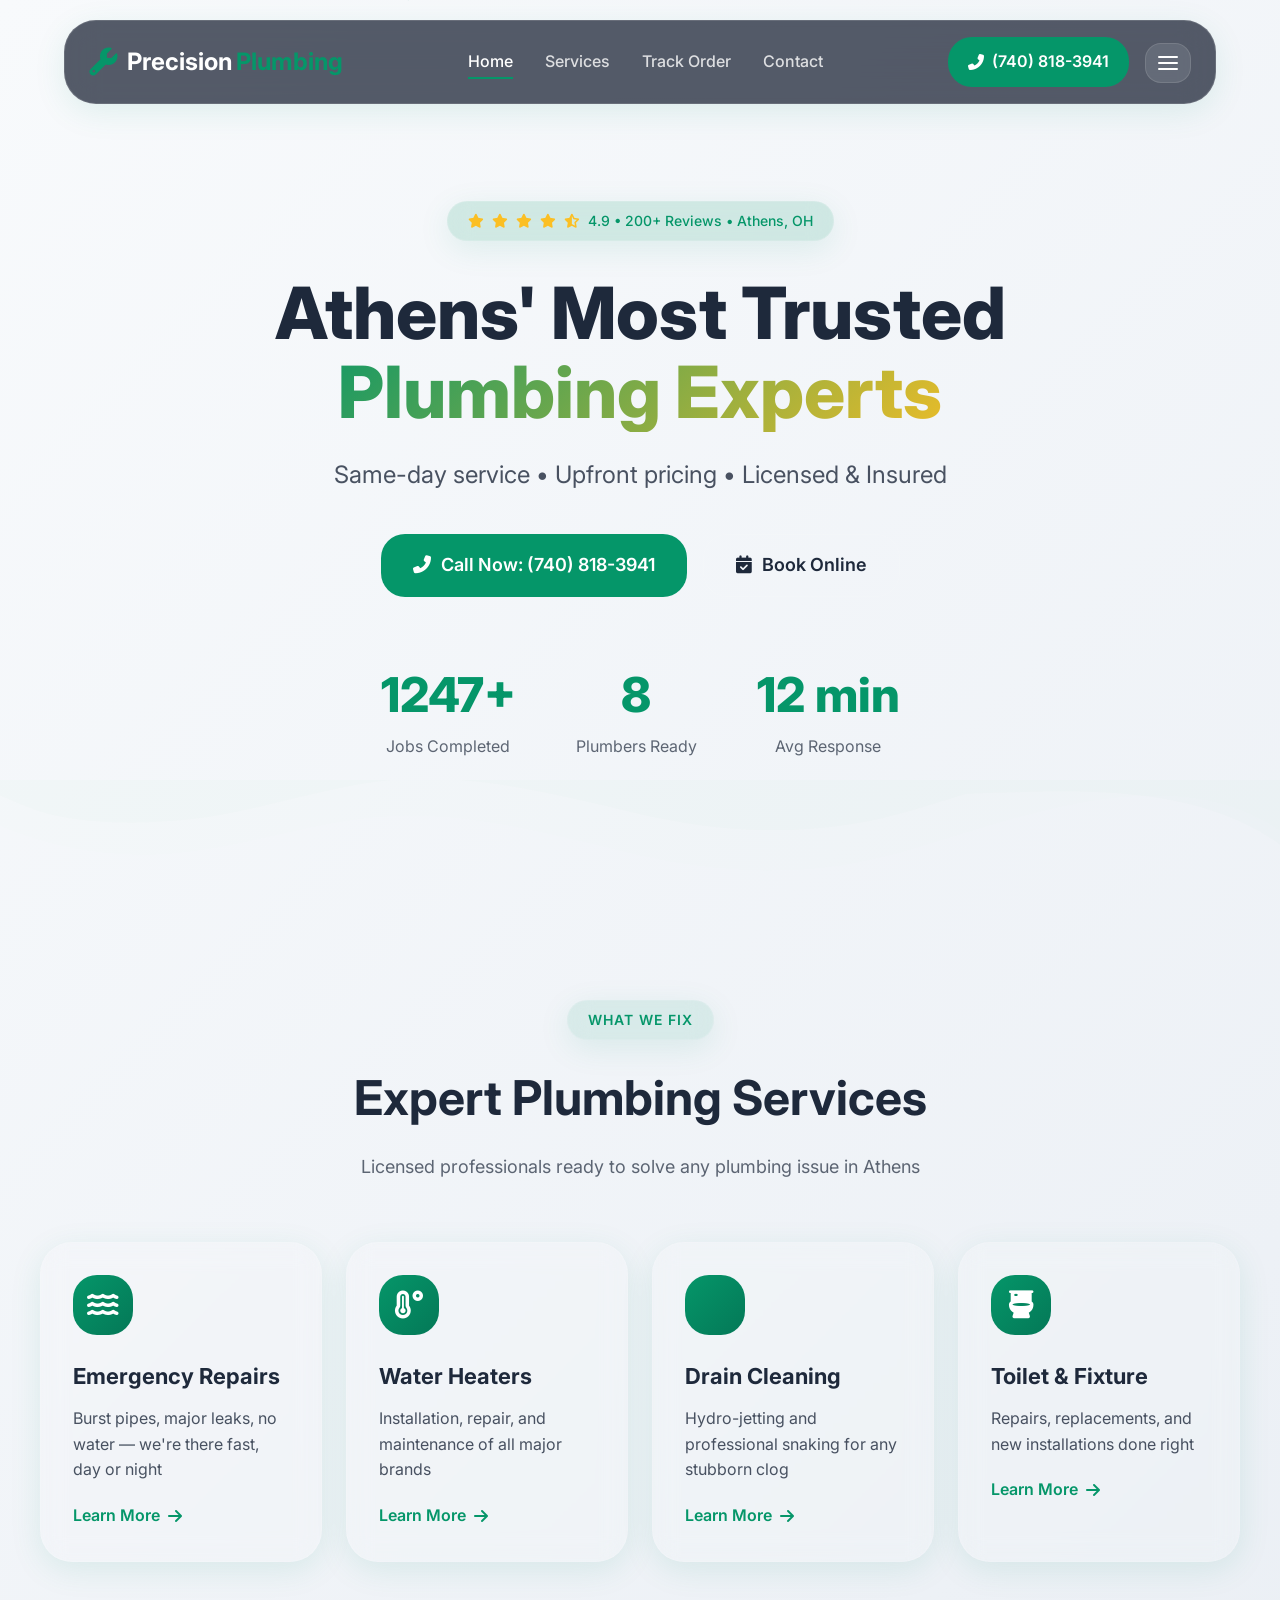
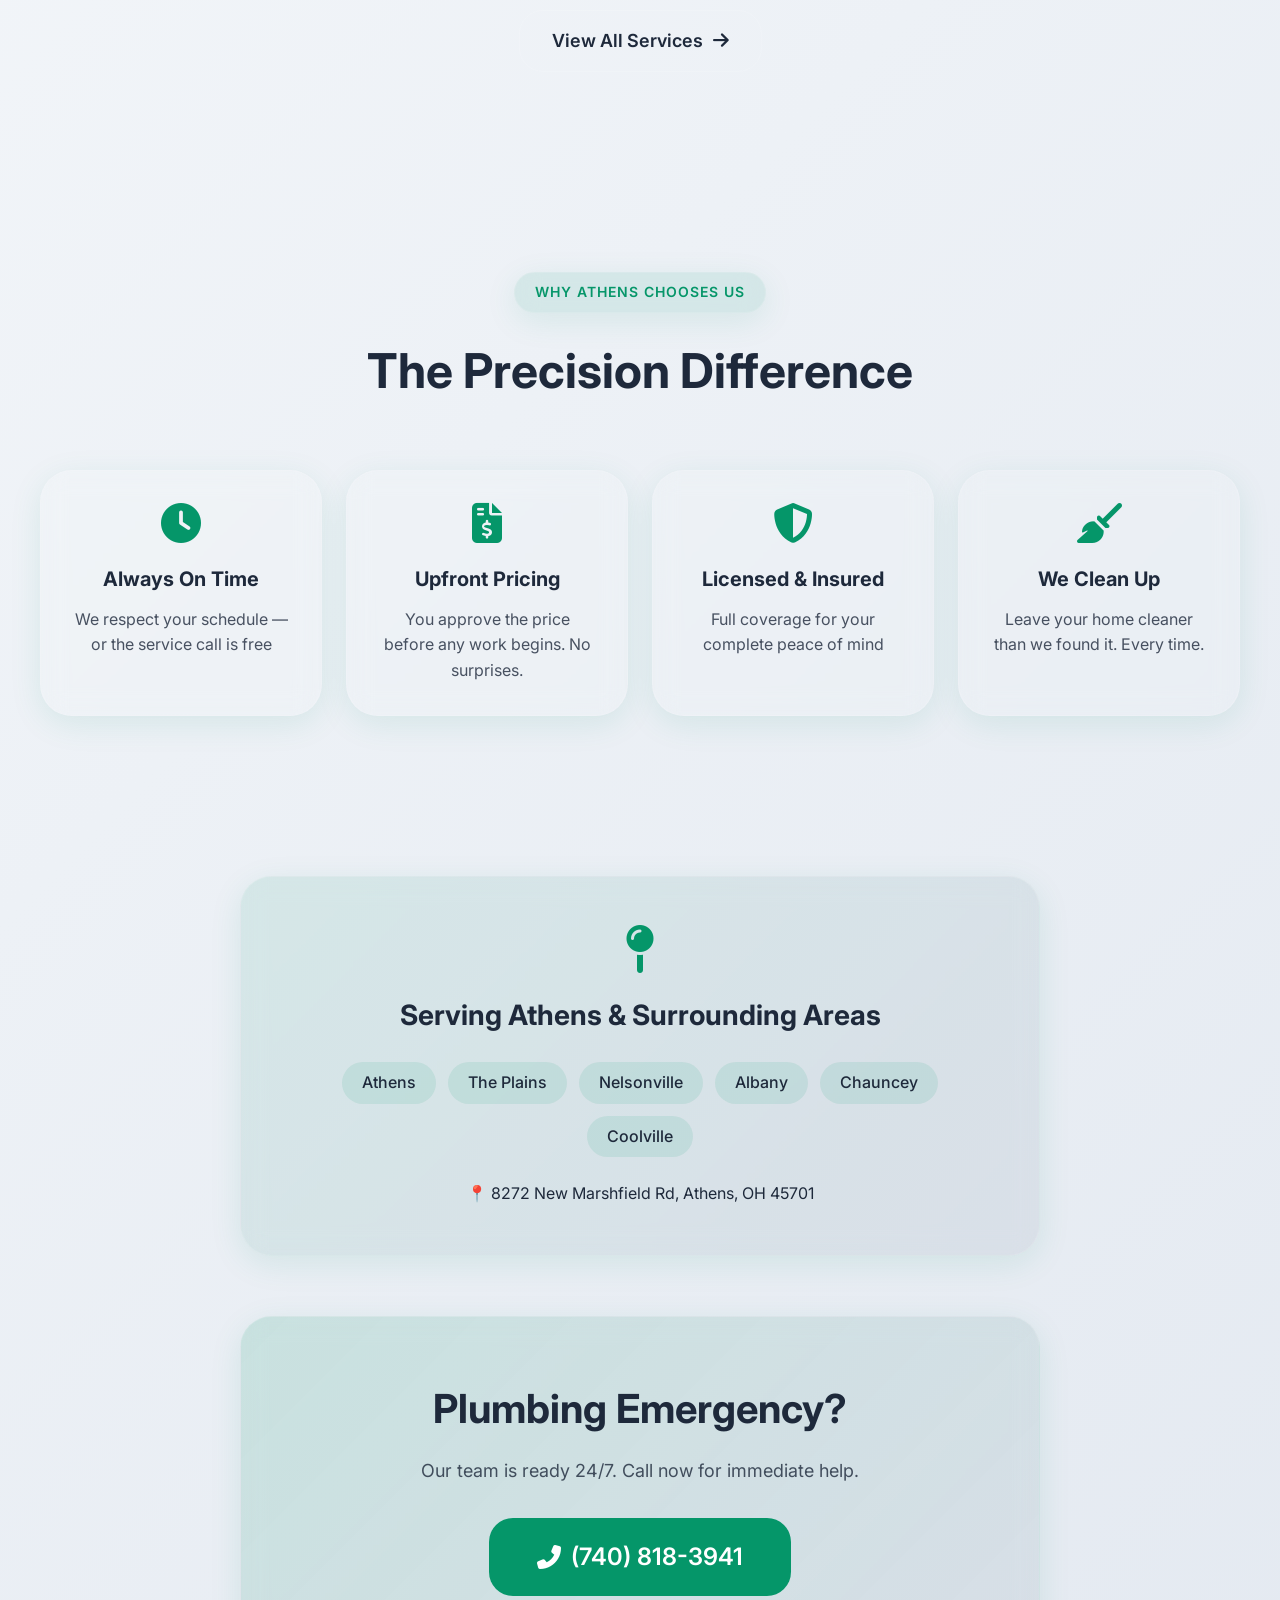
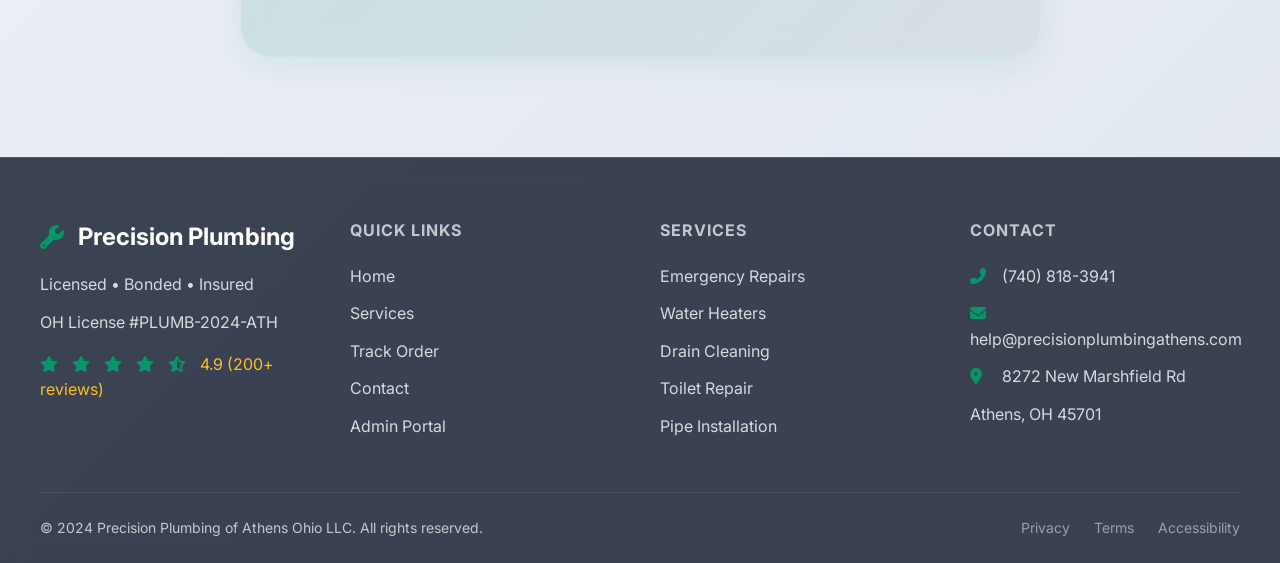
==== index.html @ 89688450 "Create index.html" ====
<!DOCTYPE html>
<html lang="en">
<head>
    <meta charset="UTF-8">
    <meta name="viewport" content="width=device-width, initial-scale=1.0, maximum-scale=1.0, user-scalable=yes">
    <meta name="theme-color" content="#059669">
    
    <title>Precision Plumbing Athens | 24/7 Emergency Plumbers</title>
    <meta name="description" content="Precision Plumbing of Athens Ohio - 4.9 stars, 24/7 emergency service. Licensed, insured plumbers ready now.">
    
    <!-- Styles -->
    <link rel="stylesheet" href="css/style.css">
    
    <!-- Font Awesome -->
    <link rel="stylesheet" href="https://cdnjs.cloudflare.com/ajax/libs/font-awesome/6.5.1/css/all.min.css">
    
    <!-- Google Fonts -->
    <link href="https://fonts.googleapis.com/css2?family=Inter:wght@300;400;500;600;700;800&display=swap" rel="stylesheet">
</head>
<body>
    
    <!-- Custom Cursor Glow -->
    <div class="cursor-glow"></div>
    
    <!-- Particles Background -->
    <canvas id="particles-canvas"></canvas>
    
    <!-- Futuristic Dropdown Navigation -->
    <nav class="navbar glass">
        <div class="nav-container">
            <a href="index.html" class="logo">
                <i class="fas fa-wrench"></i>
                <span>Precision<span class="logo-accent">Plumbing</span></span>
            </a>
            
            <div class="nav-links">
                <a href="index.html" class="active">Home</a>
                <a href="services.html">Services</a>
                <a href="track.html">Track Order</a>
                <a href="contact.html">Contact</a>
            </div>
            
            <div class="nav-actions">
                <a href="tel:+17408183941" class="nav-phone">
                    <i class="fas fa-phone-alt"></i>
                    <span>(740) 818-3941</span>
                </a>
                
                <!-- Futuristic Dropdown Trigger -->
                <div class="futuristic-dropdown">
                    <button class="dropdown-trigger" id="menuTrigger">
                        <span class="hamburger">
                            <span></span>
                            <span></span>
                            <span></span>
                        </span>
                    </button>
                    
                    <div class="dropdown-menu glass" id="dropdownMenu">
                        <div class="dropdown-header">
                            <i class="fas fa-compass"></i>
                            <span>Navigate</span>
                        </div>
                        <a href="index.html"><i class="fas fa-home"></i> Home</a>
                        <a href="services.html"><i class="fas fa-tools"></i> Services</a>
                        <a href="track.html"><i class="fas fa-map-marker-alt"></i> Track Order</a>
                        <a href="contact.html"><i class="fas fa-envelope"></i> Contact</a>
                        <div class="dropdown-divider"></div>
                        <a href="admin.html"><i class="fas fa-lock"></i> Admin Portal</a>
                        <a href="tel:+17408183941" class="emergency-link"><i class="fas fa-phone-alt"></i> Emergency Call</a>
                    </div>
                </div>
            </div>
        </div>
    </nav>
    
    <!-- Hero Section -->
    <section class="hero">
        <div class="hero-content">
            <div class="hero-badge glass">
                <i class="fas fa-star"></i>
                <i class="fas fa-star"></i>
                <i class="fas fa-star"></i>
                <i class="fas fa-star"></i>
                <i class="fas fa-star-half-alt"></i>
                <span>4.9 • 200+ Reviews • Athens, OH</span>
            </div>
            
            <h1 class="hero-title">
                <span class="title-line">Athens' Most Trusted</span>
                <span class="title-line gradient-text">Plumbing Experts</span>
            </h1>
            
            <p class="hero-subtitle">
                Same-day service • Upfront pricing • Licensed & Insured
            </p>
            
            <div class="hero-cta">
                <a href="tel:+17408183941" class="btn-primary">
                    <i class="fas fa-phone-alt"></i>
                    Call Now: (740) 818-3941
                </a>
                <a href="services.html" class="btn-secondary">
                    <i class="fas fa-calendar-check"></i>
                    Book Online
                </a>
            </div>
            
            <!-- Live Stats -->
            <div class="hero-stats">
                <div class="stat-item">
                    <div class="stat-value">
                        <span class="counter" data-target="1247">0</span>+
                    </div>
                    <div class="stat-label">Jobs Completed</div>
                </div>
                <div class="stat-item">
                    <div class="stat-value">
                        <span class="counter" data-target="8">0</span>
                    </div>
                    <div class="stat-label">Plumbers Ready</div>
                </div>
                <div class="stat-item">
                    <div class="stat-value">
                        <span class="counter" data-target="12">0</span> min
                    </div>
                    <div class="stat-label">Avg Response</div>
                </div>
            </div>
        </div>
        
        <!-- Wave Divider -->
        <div class="hero-wave">
            <svg viewBox="0 0 1200 120" preserveAspectRatio="none">
                <path d="M0,0V46.29c47.79,22.2,103.59,32.17,158,28,70.36-5.37,136.33-33.31,206.8-37.5C438.64,32.43,512.34,53.67,583,72.05c69.27,18,138.3,24.88,209.4,13.08,36.15-6,69.85-17.84,104.45-29.34C989.49,25,1113-14.29,1200,52.47V0Z" opacity=".1"></path>
                <path d="M0,0V15.81C13,21.11,27.64,29.32,47.69,34.68,82.46,43.47,129.3,45,179.67,39.3c63.35-7.16,131.17-36.13,200.7-40.33C451.31-4.39,525.23,15.54,594,32.89c67.32,16.94,134.7,23.18,203.9,11.41,36.89-6.27,71.67-18.69,106.53-30.39C989.49,12.25,1113-1.79,1200,65.62V0Z" opacity=".2"></path>
            </svg>
        </div>
    </section>
    
    <!-- Featured Services -->
    <section class="featured-services">
        <div class="section-header">
            <span class="section-badge glass">What We Fix</span>
            <h2>Expert Plumbing Services</h2>
            <p>Licensed professionals ready to solve any plumbing issue in Athens</p>
        </div>
        
        <div class="services-grid">
            <div class="service-card glass tilt-card">
                <div class="service-icon">
                    <i class="fas fa-water"></i>
                </div>
                <h3>Emergency Repairs</h3>
                <p>Burst pipes, major leaks, no water — we're there fast, day or night</p>
                <a href="services.html" class="service-link">
                    Learn More <i class="fas fa-arrow-right"></i>
                </a>
            </div>
            
            <div class="service-card glass tilt-card">
                <div class="service-icon">
                    <i class="fas fa-temperature-high"></i>
                </div>
                <h3>Water Heaters</h3>
                <p>Installation, repair, and maintenance of all major brands</p>
                <a href="services.html" class="service-link">
                    Learn More <i class="fas fa-arrow-right"></i>
                </a>
            </div>
            
            <div class="service-card glass tilt-card">
                <div class="service-icon">
                    <i class="fas fa-drain"></i>
                </div>
                <h3>Drain Cleaning</h3>
                <p>Hydro-jetting and professional snaking for any stubborn clog</p>
                <a href="services.html" class="service-link">
                    Learn More <i class="fas fa-arrow-right"></i>
                </a>
            </div>
            
            <div class="service-card glass tilt-card">
                <div class="service-icon">
                    <i class="fas fa-toilet"></i>
                </div>
                <h3>Toilet & Fixture</h3>
                <p>Repairs, replacements, and new installations done right</p>
                <a href="services.html" class="service-link">
                    Learn More <i class="fas fa-arrow-right"></i>
                </a>
            </div>
        </div>
        
        <div class="view-all">
            <a href="services.html" class="btn-secondary">
                View All Services <i class="fas fa-arrow-right"></i>
            </a>
        </div>
    </section>
    
    <!-- Trust Section -->
    <section class="trust">
        <div class="section-header">
            <span class="section-badge glass">Why Athens Chooses Us</span>
            <h2>The Precision Difference</h2>
        </div>
        
        <div class="trust-grid">
            <div class="trust-card glass">
                <i class="fas fa-clock"></i>
                <h3>Always On Time</h3>
                <p>We respect your schedule — or the service call is free</p>
            </div>
            
            <div class="trust-card glass">
                <i class="fas fa-file-invoice-dollar"></i>
                <h3>Upfront Pricing</h3>
                <p>You approve the price before any work begins. No surprises.</p>
            </div>
            
            <div class="trust-card glass">
                <i class="fas fa-shield-alt"></i>
                <h3>Licensed & Insured</h3>
                <p>Full coverage for your complete peace of mind</p>
            </div>
            
            <div class="trust-card glass">
                <i class="fas fa-broom"></i>
                <h3>We Clean Up</h3>
                <p>Leave your home cleaner than we found it. Every time.</p>
            </div>
        </div>
    </section>
    
    <!-- Service Area -->
    <section class="service-area">
        <div class="area-content glass">
            <i class="fas fa-map-pin"></i>
            <h2>Serving Athens & Surrounding Areas</h2>
            <div class="area-list">
                <span>Athens</span>
                <span>The Plains</span>
                <span>Nelsonville</span>
                <span>Albany</span>
                <span>Chauncey</span>
                <span>Coolville</span>
            </div>
            <p>📍 8272 New Marshfield Rd, Athens, OH 45701</p>
        </div>
    </section>
    
    <!-- CTA Section -->
    <section class="cta-section">
        <div class="cta-content glass">
            <h2>Plumbing Emergency?</h2>
            <p>Our team is ready 24/7. Call now for immediate help.</p>
            <a href="tel:+17408183941" class="btn-primary large">
                <i class="fas fa-phone-alt"></i>
                (740) 818-3941
            </a>
        </div>
    </section>
    
    <!-- Footer -->
    <footer class="footer">
        <div class="footer-content">
            <div class="footer-section">
                <div class="footer-logo">
                    <i class="fas fa-wrench"></i>
                    <span>Precision Plumbing</span>
                </div>
                <p>Licensed • Bonded • Insured</p>
                <p class="license">OH License #PLUMB-2024-ATH</p>
                <div class="footer-rating">
                    <i class="fas fa-star"></i>
                    <i class="fas fa-star"></i>
                    <i class="fas fa-star"></i>
                    <i class="fas fa-star"></i>
                    <i class="fas fa-star-half-alt"></i>
                    <span>4.9 (200+ reviews)</span>
                </div>
            </div>
            
            <div class="footer-section">
                <h4>Quick Links</h4>
                <a href="index.html">Home</a>
                <a href="services.html">Services</a>
                <a href="track.html">Track Order</a>
                <a href="contact.html">Contact</a>
                <a href="admin.html">Admin Portal</a>
            </div>
            
            <div class="footer-section">
                <h4>Services</h4>
                <a href="services.html">Emergency Repairs</a>
                <a href="services.html">Water Heaters</a>
                <a href="services.html">Drain Cleaning</a>
                <a href="services.html">Toilet Repair</a>
                <a href="services.html">Pipe Installation</a>
            </div>
            
            <div class="footer-section">
                <h4>Contact</h4>
                <p><i class="fas fa-phone-alt"></i> (740) 818-3941</p>
                <p><i class="fas fa-envelope"></i> help@precisionplumbingathens.com</p>
                <p><i class="fas fa-map-marker-alt"></i> 8272 New Marshfield Rd</p>
                <p>Athens, OH 45701</p>
            </div>
        </div>
        
        <div class="footer-bottom">
            <p>&copy; 2024 Precision Plumbing of Athens Ohio LLC. All rights reserved.</p>
            <div class="footer-links">
                <a href="#">Privacy</a>
                <a href="#">Terms</a>
                <a href="#">Accessibility</a>
            </div>
        </div>
    </footer>
    
    <!-- Scripts -->
    <script src="js/script.js"></script>
</body>
</html>
---- css/style.css ----
/* ============================================
   PRECISION PLUMBING - SLATE & EMERALD THEME
   One CSS file for entire website
   ============================================ */

:root {
    /* Slate & Emerald Color Scheme */
    --primary: #059669;
    --primary-dark: #047857;
    --primary-light: #10B981;
    --secondary: #64748B;
    --secondary-dark: #475569;
    --accent: #FBBF24;
    --accent-glow: rgba(251, 191, 36, 0.3);
    
    --bg-light: #F8FAFC;
    --bg-dark: #0F172A;
    --text-light: #1E293B;
    --text-dark: #F1F5F9;
    --text-muted: #64748B;
    
    --glass-bg: rgba(255, 255, 255, 0.08);
    --glass-bg-dark: rgba(15, 23, 42, 0.8);
    --glass-border: rgba(255, 255, 255, 0.12);
    --glass-shadow: 0 8px 32px rgba(5, 150, 105, 0.1);
    
    --radius-sm: 8px;
    --radius-md: 16px;
    --radius-lg: 24px;
    --radius-xl: 32px;
    --radius-full: 9999px;
}

* {
    margin: 0;
    padding: 0;
    box-sizing: border-box;
}

html {
    scroll-behavior: smooth;
}

body {
    font-family: 'Inter', sans-serif;
    background: linear-gradient(135deg, #F8FAFC 0%, #E2E8F0 100%);
    color: var(--text-light);
    line-height: 1.6;
    overflow-x: hidden;
    min-height: 100vh;
}

@media (prefers-color-scheme: dark) {
    body {
        background: linear-gradient(135deg, #0F172A 0%, #1E293B 100%);
        color: var(--text-dark);
    }
}

/* Glass Effect */
.glass {
    background: var(--glass-bg);
    backdrop-filter: blur(12px);
    -webkit-backdrop-filter: blur(12px);
    border: 1px solid var(--glass-border);
    box-shadow: var(--glass-shadow);
}

/* Cursor Glow */
.cursor-glow {
    position: fixed;
    width: 400px;
    height: 400px;
    border-radius: 50%;
    background: radial-gradient(circle, rgba(5, 150, 105, 0.12) 0%, rgba(5, 150, 105, 0) 70%);
    pointer-events: none;
    z-index: 9999;
    opacity: 0;
    transition: opacity 0.3s;
    transform: translate(-50%, -50%);
}

body:hover .cursor-glow {
    opacity: 1;
}

/* Particles Canvas */
#particles-canvas {
    position: fixed;
    top: 0;
    left: 0;
    width: 100%;
    height: 100%;
    pointer-events: none;
    z-index: 1;
}

/* Navigation */
.navbar {
    position: fixed;
    top: 20px;
    left: 50%;
    transform: translateX(-50%);
    width: 90%;
    max-width: 1200px;
    z-index: 1000;
    border-radius: var(--radius-xl);
    padding: 16px 24px;
    background: rgba(15, 23, 42, 0.7);
    backdrop-filter: blur(16px);
}

.nav-container {
    display: flex;
    justify-content: space-between;
    align-items: center;
}

.logo {
    display: flex;
    align-items: center;
    gap: 10px;
    font-size: 24px;
    font-weight: 700;
    color: white;
    text-decoration: none;
}

.logo i {
    color: var(--primary);
    font-size: 28px;
}

.logo-accent {
    color: var(--primary);
    margin-left: 4px;
}

.nav-links {
    display: flex;
    gap: 32px;
}

.nav-links a {
    color: rgba(255, 255, 255, 0.8);
    text-decoration: none;
    font-weight: 500;
    transition: all 0.3s;
    position: relative;
}

.nav-links a::after {
    content: '';
    position: absolute;
    bottom: -4px;
    left: 0;
    width: 0;
    height: 2px;
    background: var(--primary);
    transition: width 0.3s;
}

.nav-links a:hover,
.nav-links a.active {
    color: white;
}

.nav-links a:hover::after,
.nav-links a.active::after {
    width: 100%;
}

.nav-actions {
    display: flex;
    align-items: center;
    gap: 16px;
}

.nav-phone {
    display: flex;
    align-items: center;
    gap: 8px;
    background: var(--primary);
    color: white;
    padding: 12px 20px;
    border-radius: var(--radius-lg);
    text-decoration: none;
    font-weight: 600;
    transition: all 0.3s;
}

.nav-phone:hover {
    transform: scale(1.05);
    box-shadow: 0 8px 24px rgba(5, 150, 105, 0.4);
}

/* Futuristic Dropdown */
.futuristic-dropdown {
    position: relative;
}

.dropdown-trigger {
    background: rgba(255, 255, 255, 0.1);
    border: 1px solid var(--glass-border);
    border-radius: var(--radius-md);
    padding: 12px;
    cursor: pointer;
    transition: all 0.3s;
}

.dropdown-trigger:hover {
    background: rgba(255, 255, 255, 0.15);
}

.hamburger {
    display: flex;
    flex-direction: column;
    gap: 4px;
}

.hamburger span {
    width: 20px;
    height: 2px;
    background: white;
    border-radius: 2px;
    transition: all 0.3s;
}

.dropdown-trigger.active .hamburger span:nth-child(1) {
    transform: rotate(45deg) translate(5px, 5px);
}

.dropdown-trigger.active .hamburger span:nth-child(2) {
    opacity: 0;
}

.dropdown-trigger.active .hamburger span:nth-child(3) {
    transform: rotate(-45deg) translate(5px, -5px);
}

.dropdown-menu {
    position: absolute;
    top: calc(100% + 10px);
    right: 0;
    min-width: 240px;
    background: rgba(15, 23, 42, 0.95);
    backdrop-filter: blur(20px);
    border-radius: var(--radius-lg);
    padding: 16px 8px;
    opacity: 0;
    visibility: hidden;
    transform: translateY(-10px);
    transition: all 0.3s cubic-bezier(0.16, 1, 0.3, 1);
    box-shadow: 0 20px 40px rgba(0, 0, 0, 0.3);
}

.dropdown-menu.active {
    opacity: 1;
    visibility: visible;
    transform: translateY(0);
}

.dropdown-header {
    padding: 8px 16px 12px;
    border-bottom: 1px solid var(--glass-border);
    margin-bottom: 8px;
    color: var(--primary);
    font-weight: 600;
    display: flex;
    align-items: center;
    gap: 8px;
}

.dropdown-menu a {
    display: flex;
    align-items: center;
    gap: 12px;
    padding: 12px 16px;
    color: rgba(255, 255, 255, 0.8);
    text-decoration: none;
    border-radius: var(--radius-md);
    transition: all 0.2s;
}

.dropdown-menu a:hover {
    background: rgba(5, 150, 105, 0.15);
    color: white;
}

.dropdown-menu a i {
    width: 20px;
    color: var(--primary);
}

.dropdown-divider {
    height: 1px;
    background: var(--glass-border);
    margin: 8px 0;
}

.emergency-link {
    color: #EF4444 !important;
}

.emergency-link i {
    color: #EF4444 !important;
}

/* Hero Section */
.hero {
    min-height: 100vh;
    display: flex;
    flex-direction: column;
    justify-content: center;
    align-items: center;
    padding: 120px 24px 60px;
    position: relative;
    overflow: hidden;
}

.hero-content {
    max-width: 900px;
    text-align: center;
    z-index: 10;
}

.hero-badge {
    display: inline-flex;
    align-items: center;
    gap: 8px;
    padding: 8px 20px;
    border-radius: 100px;
    margin-bottom: 32px;
    font-size: 14px;
    font-weight: 500;
    background: rgba(5, 150, 105, 0.15);
    color: var(--primary);
}

.hero-badge i {
    color: var(--accent);
}

.hero-title {
    font-size: clamp(40px, 8vw, 72px);
    font-weight: 800;
    line-height: 1.1;
    margin-bottom: 24px;
}

.title-line {
    display: block;
}

.gradient-text {
    background: linear-gradient(135deg, var(--primary) 0%, var(--accent) 100%);
    -webkit-background-clip: text;
    -webkit-text-fill-color: transparent;
    background-clip: text;
}

.hero-subtitle {
    font-size: clamp(18px, 3vw, 24px);
    opacity: 0.8;
    margin-bottom: 40px;
}

.hero-cta {
    display: flex;
    gap: 16px;
    justify-content: center;
    flex-wrap: wrap;
    margin-bottom: 60px;
}

.btn-primary {
    display: inline-flex;
    align-items: center;
    gap: 10px;
    background: var(--primary);
    color: white;
    padding: 16px 32px;
    border-radius: var(--radius-lg);
    text-decoration: none;
    font-weight: 600;
    font-size: 18px;
    transition: all 0.3s;
    border: none;
    cursor: pointer;
}

.btn-primary:hover {
    transform: translateY(-2px);
    box-shadow: 0 12px 32px rgba(5, 150, 105, 0.4);
}

.btn-secondary {
    display: inline-flex;
    align-items: center;
    gap: 10px;
    background: transparent;
    color: inherit;
    padding: 16px 32px;
    border-radius: var(--radius-lg);
    text-decoration: none;
    font-weight: 600;
    font-size: 18px;
    transition: all 0.3s;
    border: 1px solid var(--glass-border);
    cursor: pointer;
}

.btn-secondary:hover {
    background: rgba(255, 255, 255, 0.1);
    transform: translateY(-2px);
}

.btn-primary.large {
    padding: 20px 48px;
    font-size: 24px;
}

/* Hero Stats */
.hero-stats {
    display: flex;
    justify-content: center;
    gap: 60px;
    flex-wrap: wrap;
}

.stat-item {
    text-align: center;
}

.stat-value {
    font-size: 48px;
    font-weight: 800;
    color: var(--primary);
}

.stat-label {
    font-size: 16px;
    opacity: 0.7;
}

/* Hero Wave */
.hero-wave {
    position: absolute;
    bottom: 0;
    left: 0;
    width: 100%;
    overflow: hidden;
    line-height: 0;
}

.hero-wave svg {
    position: relative;
    display: block;
    width: calc(100% + 1.3px);
    height: 120px;
}

.hero-wave path {
    fill: rgba(5, 150, 105, 0.05);
}

/* Sections */
section {
    padding: 100px 24px;
    position: relative;
}

.section-header {
    text-align: center;
    margin-bottom: 60px;
}

.section-badge {
    display: inline-block;
    padding: 8px 20px;
    border-radius: 100px;
    font-size: 14px;
    font-weight: 600;
    text-transform: uppercase;
    letter-spacing: 1px;
    margin-bottom: 20px;
    background: rgba(5, 150, 105, 0.1);
    color: var(--primary);
}

.section-header h2 {
    font-size: clamp(32px, 5vw, 48px);
    font-weight: 700;
    margin-bottom: 16px;
}

.section-header p {
    font-size: 18px;
    opacity: 0.7;
}

/* Services Grid */
.services-grid {
    display: grid;
    grid-template-columns: repeat(auto-fit, minmax(280px, 1fr));
    gap: 24px;
    max-width: 1200px;
    margin: 0 auto;
}

.service-card {
    padding: 32px;
    border-radius: var(--radius-xl);
    transition: all 0.3s;
    cursor: pointer;
}

.service-card:hover {
    transform: translateY(-8px);
    box-shadow: 0 20px 40px rgba(5, 150, 105, 0.15);
}

.service-icon {
    width: 60px;
    height: 60px;
    background: linear-gradient(135deg, var(--primary), var(--primary-dark));
    border-radius: var(--radius-lg);
    display: flex;
    align-items: center;
    justify-content: center;
    margin-bottom: 24px;
}

.service-icon i {
    font-size: 28px;
    color: white;
}

.service-card h3 {
    font-size: 22px;
    margin-bottom: 12px;
}

.service-card p {
    opacity: 0.8;
    margin-bottom: 20px;
}

.service-link {
    color: var(--primary);
    text-decoration: none;
    font-weight: 600;
    display: flex;
    align-items: center;
    gap: 8px;
    transition: gap 0.3s;
}

.service-link:hover {
    gap: 12px;
}

.view-all {
    text-align: center;
    margin-top: 48px;
}

/* Trust Grid */
.trust-grid {
    display: grid;
    grid-template-columns: repeat(auto-fit, minmax(250px, 1fr));
    gap: 24px;
    max-width: 1200px;
    margin: 0 auto;
}

.trust-card {
    padding: 32px;
    border-radius: var(--radius-xl);
    text-align: center;
}

.trust-card i {
    font-size: 40px;
    color: var(--primary);
    margin-bottom: 20px;
}

.trust-card h3 {
    font-size: 20px;
    margin-bottom: 12px;
}

.trust-card p {
    opacity: 0.8;
}

/* Service Area */
.service-area {
    padding: 60px 24px;
}

.area-content {
    max-width: 800px;
    margin: 0 auto;
    padding: 48px;
    border-radius: var(--radius-xl);
    text-align: center;
    background: linear-gradient(135deg, rgba(5, 150, 105, 0.1), rgba(100, 116, 139, 0.1));
}

.area-content i {
    font-size: 48px;
    color: var(--primary);
    margin-bottom: 20px;
}

.area-content h2 {
    font-size: 28px;
    margin-bottom: 24px;
}

.area-list {
    display: flex;
    flex-wrap: wrap;
    justify-content: center;
    gap: 12px;
    margin-bottom: 24px;
}

.area-list span {
    padding: 8px 20px;
    background: rgba(5, 150, 105, 0.1);
    border-radius: 100px;
    font-weight: 500;
}

/* CTA Section */
.cta-section {
    padding: 0 24px 100px;
}

.cta-content {
    max-width: 800px;
    margin: 0 auto;
    text-align: center;
    padding: 60px 40px;
    border-radius: var(--radius-xl);
    background: linear-gradient(135deg, rgba(5, 150, 105, 0.15), rgba(100, 116, 139, 0.1));
}

.cta-content h2 {
    font-size: clamp(28px, 4vw, 40px);
    margin-bottom: 16px;
}

.cta-content p {
    font-size: 18px;
    margin-bottom: 32px;
    opacity: 0.8;
}

/* Page Hero */
.page-hero {
    min-height: 40vh;
    display: flex;
    align-items: center;
    justify-content: center;
    text-align: center;
    padding: 120px 24px 60px;
}

.page-hero-content h1 {
    font-size: clamp(36px, 6vw, 56px);
    font-weight: 800;
    margin-bottom: 16px;
}

.page-hero-content p {
    font-size: 20px;
    opacity: 0.8;
}

/* Expandable Services */
.services-list-section {
    padding: 0 24px 100px;
}

.services-container {
    max-width: 900px;
    margin: 0 auto;
    display: flex;
    flex-direction: column;
    gap: 16px;
}

.service-expandable {
    border-radius: var(--radius-lg);
    overflow: hidden;
    transition: all 0.3s;
}

.service-header {
    display: flex;
    justify-content: space-between;
    align-items: center;
    padding: 24px;
    cursor: pointer;
    transition: background 0.3s;
}

.service-header:hover {
    background: rgba(5, 150, 105, 0.05);
}

.service-header-left {
    display: flex;
    align-items: flex-start;
    gap: 20px;
    flex: 1;
}

.service-icon-small {
    width: 50px;
    height: 50px;
    background: linear-gradient(135deg, var(--primary), var(--primary-dark));
    border-radius: var(--radius-md);
    display: flex;
    align-items: center;
    justify-content: center;
    flex-shrink: 0;
}

.service-icon-small i {
    font-size: 24px;
    color: white;
}

.service-title-section h3 {
    font-size: 20px;
    margin-bottom: 8px;
}

.service-brief {
    opacity: 0.8;
    font-size: 15px;
    line-height: 1.5;
}

.service-expand-icon {
    width: 40px;
    height: 40px;
    display: flex;
    align-items: center;
    justify-content: center;
    border-radius: 50%;
    background: rgba(5, 150, 105, 0.1);
    transition: transform 0.3s;
}

.service-expandable.active .service-expand-icon {
    transform: rotate(180deg);
    background: var(--primary);
    color: white;
}

.service-expanded-content {
    max-height: 0;
    overflow: hidden;
    transition: max-height 0.4s ease-out;
    border-top: 1px solid transparent;
}

.service-expandable.active .service-expanded-content {
    max-height: 400px;
    border-top-color: var(--glass-border);
}

.expanded-details {
    padding: 24px;
}

.expanded-details h4 {
    margin-bottom: 16px;
    color: var(--primary);
}

.expanded-details ul {
    list-style: none;
    margin-bottom: 24px;
}

.expanded-details li {
    display: flex;
    align-items: center;
    gap: 10px;
    margin-bottom: 10px;
}

.expanded-details li i {
    color: var(--primary);
}

.service-pricing {
    display: flex;
    align-items: baseline;
    gap: 12px;
    margin-bottom: 20px;
}

.price-label {
    opacity: 0.7;
}

.price-value {
    font-size: 28px;
    font-weight: 700;
    color: var(--primary);
}

.book-service-btn {
    display: inline-flex;
}

/* Contact Form */
.contact-section {
    padding: 120px 24px 80px;
    min-height: 100vh;
    display: flex;
    align-items: center;
}

.contact-container {
    max-width: 600px;
    margin: 0 auto;
    width: 100%;
}

.contact-header {
    text-align: center;
    margin-bottom: 40px;
}

.contact-header h1 {
    font-size: 36px;
    margin-bottom: 12px;
}

.booking-form {
    padding: 40px;
    border-radius: var(--radius-xl);
}

.form-group {
    margin-bottom: 24px;
}

.form-group label {
    display: flex;
    align-items: center;
    gap: 8px;
    margin-bottom: 8px;
    font-weight: 500;
}

.form-group label i {
    color: var(--primary);
    width: 20px;
}

.glass-input {
    width: 100%;
    padding: 14px 18px;
    border-radius: var(--radius-md);
    border: 1px solid var(--glass-border);
    background: rgba(255, 255, 255, 0.05);
    backdrop-filter: blur(10px);
    color: inherit;
    font-size: 16px;
    outline: none;
    transition: border-color 0.3s;
}

.glass-input:focus {
    border-color: var(--primary);
}

.contact-preference {
    display: flex;
    gap: 24px;
    flex-wrap: wrap;
}

.radio-option {
    display: flex;
    align-items: center;
    gap: 8px;
    cursor: pointer;
}

.submit-btn {
    width: 100%;
    justify-content: center;
    margin-top: 32px;
}

.form-note {
    text-align: center;
    margin-top: 20px;
    font-size: 14px;
    opacity: 0.7;
}

/* Track Section */
.track-section {
    padding: 120px 24px 80px;
    min-height: 100vh;
    display: flex;
    align-items: center;
    justify-content: center;
}

.track-container {
    max-width: 700px;
    width: 100%;
    margin: 0 auto;
}

.track-lookup {
    padding: 48px;
    border-radius: var(--radius-xl);
    text-align: center;
}

.track-lookup h1 {
    font-size: 32px;
    margin-bottom: 16px;
    display: flex;
    align-items: center;
    justify-content: center;
    gap: 12px;
}

.lookup-form {
    display: flex;
    gap: 12px;
    margin: 32px 0 20px;
}

.demo-info {
    font-size: 14px;
    opacity: 0.6;
}

.order-details {
    padding: 40px;
    border-radius: var(--radius-xl);
}

.order-header {
    margin-bottom: 32px;
}

.order-title {
    display: flex;
    align-items: center;
    justify-content: space-between;
    flex-wrap: wrap;
    gap: 16px;
    margin-bottom: 8px;
}

.order-status-badge {
    padding: 6px 16px;
    border-radius: 100px;
    background: var(--primary);
    color: white;
    font-size: 14px;
    font-weight: 600;
}

.order-time {
    opacity: 0.7;
    font-size: 14px;
}

/* Progress Tracker */
.progress-tracker {
    display: flex;
    justify-content: space-between;
    margin-bottom: 40px;
    position: relative;
}

.progress-tracker::before {
    content: '';
    position: absolute;
    top: 20px;
    left: 40px;
    right: 40px;
    height: 2px;
    background: var(--glass-border);
    z-index: 1;
}

.progress-step {
    position: relative;
    z-index: 2;
    text-align: center;
    flex: 1;
}

.step-icon {
    width: 40px;
    height: 40px;
    border-radius: 50%;
    background: rgba(255, 255, 255, 0.1);
    border: 2px solid var(--glass-border);
    display: flex;
    align-items: center;
    justify-content: center;
    margin: 0 auto 8px;
    transition: all 0.3s;
}

.progress-step.completed .step-icon {
    background: var(--primary);
    border-color: var(--primary);
    color: white;
}

.progress-step.active .step-icon {
    border-color: var(--primary);
    color: var(--primary);
    box-shadow: 0 0 20px rgba(5, 150, 105, 0.5);
}

.progress-step span {
    font-size: 12px;
    font-weight: 500;
}

/* Plumber Card */
.plumber-card {
    display: flex;
    gap: 20px;
    padding: 24px;
    border-radius: var(--radius-lg);
    margin-bottom: 32px;
}

.plumber-avatar {
    width: 80px;
    height: 80px;
    border-radius: 50%;
    background: linear-gradient(135deg, var(--primary), var(--secondary));
    display: flex;
    align-items: center;
    justify-content: center;
}

.plumber-avatar i {
    font-size: 48px;
    color: white;
}

.plumber-details h3 {
    font-size: 20px;
    margin-bottom: 8px;
}

.plumber-rating {
    display: flex;
    align-items: center;
    gap: 4px;
    margin-bottom: 12px;
    color: var(--accent);
}

.plumber-details p {
    opacity: 0.8;
    margin-bottom: 6px;
    display: flex;
    align-items: center;
    gap: 8px;
}

/* Service Details */
.service-details {
    margin-bottom: 32px;
}

.service-details h3 {
    font-size: 16px;
    text-transform: uppercase;
    letter-spacing: 1px;
    opacity: 0.7;
    margin-bottom: 16px;
}

.service-item {
    display: flex;
    align-items: center;
    gap: 12px;
    padding: 16px;
    background: rgba(5, 150, 105, 0.05);
    border-radius: var(--radius-md);
    margin-bottom: 24px;
}

.price-range {
    font-size: 28px;
    font-weight: 700;
    color: var(--primary);
}

/* Order Actions */
.order-actions {
    display: flex;
    gap: 16px;
}

/* Modal */
.modal {
    display: none;
    position: fixed;
    top: 0;
    left: 0;
    width: 100%;
    height: 100%;
    background: rgba(0, 0, 0, 0.5);
    backdrop-filter: blur(8px);
    z-index: 2000;
    align-items: center;
    justify-content: center;
}

.modal.active {
    display: flex;
}

.modal-content {
    max-width: 500px;
    width: 90%;
    max-height: 90vh;
    overflow-y: auto;
    border-radius: var(--radius-xl);
}

.modal-header {
    display: flex;
    justify-content: space-between;
    align-items: center;
    padding: 24px;
    border-bottom: 1px solid var(--glass-border);
}

.modal-header i {
    font-size: 48px;
    color: var(--primary);
}

.modal-close {
    background: none;
    border: none;
    color: inherit;
    font-size: 28px;
    cursor: pointer;
}

.modal-body {
    padding: 24px;
    text-align: center;
}

.order-number-display {
    font-size: 32px;
    font-weight: 700;
    color: var(--primary);
    margin: 20px 0;
    padding: 16px;
    background: rgba(5, 150, 105, 0.1);
    border-radius: var(--radius-md);
}

.modal-actions {
    display: flex;
    gap: 16px;
    justify-content: center;
    margin-top: 24px;
}

.rating-stars {
    display: flex;
    justify-content: center;
    gap: 12px;
    margin-bottom: 24px;
    font-size: 32px;
    color: var(--accent);
    cursor: pointer;
}

.google-review-prompt {
    margin-top: 24px;
    padding-top: 24px;
    border-top: 1px solid var(--glass-border);
}

.google-actions {
    display: flex;
    gap: 12px;
    justify-content: center;
    margin-top: 16px;
}

/* Admin Page */
.admin-page {
    min-height: 100vh;
}

.admin-login {
    min-height: 100vh;
    display: flex;
    align-items: center;
    justify-content: center;
    padding: 24px;
}

.login-card {
    max-width: 400px;
    width: 100%;
    padding: 48px;
    border-radius: var(--radius-xl);
    text-align: center;
}

.login-header i {
    font-size: 48px;
    color: var(--primary);
    margin-bottom: 20px;
}

.login-header h2 {
    font-size: 28px;
    margin-bottom: 8px;
}

.login-form {
    display: flex;
    flex-direction: column;
    gap: 16px;
}

.login-hint {
    margin-top: 20px;
    font-size: 14px;
    opacity: 0.6;
}

.admin-nav {
    position: fixed;
    top: 0;
    left: 0;
    right: 0;
    padding: 16px 32px;
    display: flex;
    justify-content: space-between;
    align-items: center;
    z-index: 100;
    background: rgba(15, 23, 42, 0.95);
}

.nav-left {
    display: flex;
    align-items: center;
    gap: 12px;
    font-size: 20px;
    font-weight: 600;
    color: white;
}

.nav-right {
    display: flex;
    gap: 16px;
}

.refresh-btn,
.logout-btn {
    padding: 10px 20px;
    border-radius: var(--radius-md);
    border: none;
    cursor: pointer;
    font-weight: 500;
}

.refresh-btn {
    background: transparent;
    color: white;
    border: 1px solid var(--glass-border);
}

.logout-btn {
    background: rgba(239, 68, 68, 0.1);
    color: #EF4444;
    border: 1px solid rgba(239, 68, 68, 0.3);
}

.dashboard-container {
    padding: 100px 32px 32px;
    max-width: 1400px;
    margin: 0 auto;
}

.stats-grid {
    display: grid;
    grid-template-columns: repeat(auto-fit, minmax(200px, 1fr));
    gap: 24px;
    margin-bottom: 40px;
}

.stat-card {
    padding: 24px;
    border-radius: var(--radius-lg);
    display: flex;
    align-items: center;
    gap: 20px;
}

.stat-card i {
    font-size: 36px;
    color: var(--primary);
}

.stat-info h3 {
    font-size: 32px;
    font-weight: 700;
}

.orders-section,
.plumbers-section,
.completed-section {
    margin-bottom: 40px;
}

.orders-section h2,
.plumbers-section h2,
.completed-section h2 {
    font-size: 24px;
    margin-bottom: 24px;
    display: flex;
    align-items: center;
    gap: 10px;
}

.orders-list {
    display: flex;
    flex-direction: column;
    gap: 16px;
}

.order-item {
    padding: 24px;
    border-radius: var(--radius-lg);
    display: flex;
    justify-content: space-between;
    align-items: center;
    flex-wrap: wrap;
    gap: 20px;
}

.order-info h4 {
    font-size: 18px;
    margin-bottom: 8px;
}

.order-actions-btns {
    display: flex;
    gap: 12px;
}

.btn-accept {
    background: var(--primary);
    color: white;
    padding: 10px 20px;
    border-radius: var(--radius-md);
    border: none;
    cursor: pointer;
}

.btn-decline {
    background: transparent;
    color: inherit;
    padding: 10px 20px;
    border-radius: var(--radius-md);
    border: 1px solid var(--glass-border);
    cursor: pointer;
}

.plumbers-grid {
    display: grid;
    grid-template-columns: repeat(auto-fit, minmax(250px, 1fr));
    gap: 20px;
}

.plumber-card-small {
    padding: 20px;
    border-radius: var(--radius-lg);
    display: flex;
    align-items: center;
    gap: 16px;
}

.completed-list {
    display: flex;
    flex-direction: column;
    gap: 12px;
}

.completed-item {
    padding: 16px 20px;
    border-radius: var(--radius-md);
    display: flex;
    justify-content: space-between;
    align-items: center;
}

.empty-state {
    text-align: center;
    padding: 60px;
    opacity: 0.5;
}

/* Footer */
.footer {
    background: rgba(15, 23, 42, 0.8);
    backdrop-filter: blur(12px);
    padding: 60px 24px 24px;
    border-top: 1px solid var(--glass-border);
    color: white;
}

.footer-content {
    max-width: 1200px;
    margin: 0 auto;
    display: grid;
    grid-template-columns: repeat(auto-fit, minmax(200px, 1fr));
    gap: 40px;
    margin-bottom: 40px;
}

.footer-logo {
    display: flex;
    align-items: center;
    gap: 10px;
    font-size: 24px;
    font-weight: 700;
    margin-bottom: 16px;
}

.footer-logo i {
    color: var(--primary);
}

.footer-rating {
    margin-top: 16px;
    color: var(--accent);
}

.footer-section h4 {
    margin-bottom: 20px;
    font-size: 16px;
    text-transform: uppercase;
    letter-spacing: 1px;
    opacity: 0.7;
}

.footer-section a,
.footer-section p {
    display: block;
    color: rgba(255, 255, 255, 0.8);
    text-decoration: none;
    margin-bottom: 12px;
    transition: color 0.3s;
}

.footer-section a:hover {
    color: var(--primary);
}

.footer-section i {
    width: 20px;
    margin-right: 8px;
    color: var(--primary);
}

.footer-bottom {
    max-width: 1200px;
    margin: 0 auto;
    padding-top: 24px;
    border-top: 1px solid var(--glass-border);
    display: flex;
    justify-content: space-between;
    align-items: center;
    flex-wrap: wrap;
    gap: 16px;
    font-size: 14px;
    opacity: 0.7;
}

.footer-links {
    display: flex;
    gap: 24px;
}

.footer-links a {
    color: rgba(255, 255, 255, 0.7);
    text-decoration: none;
}

/* Responsive */
@media (max-width: 768px) {
    .nav-links {
        display: none;
    }
    
    .nav-phone span {
        display: none;
    }
    
    .nav-phone {
        padding: 10px 16px;
    }
    
    .hero-stats {
        gap: 30px;
    }
    
    .lookup-form {
        flex-direction: column;
    }
    
    .order-item {
        flex-direction: column;
        text-align: center;
    }
    
    .order-actions-btns {
        width: 100%;
        justify-content: center;
    }
    
    .service-header-left {
        flex-direction: column;
        align-items: flex-start;
        gap: 12px;
    }
    
    .footer-bottom {
        flex-direction: column;
        text-align: center;
    }
}

/* Animations */
@keyframes fadeInUp {
    from {
        opacity: 0;
        transform: translateY(30px);
    }
    to {
        opacity: 1;
        transform: translateY(0);
    }
}

.fade-in-up {
    animation: fadeInUp 0.6s ease-out;
}

@keyframes pulse {
    0%, 100% { opacity: 1; }
    50% { opacity: 0.5; }
}

.pulse {
    animation: pulse 2s infinite;
}

.tilt-card {
    transition: transform 0.3s ease;
}

.tilt-card:hover {
    transform: perspective(1000px) rotateX(2deg) rotateY(2deg) translateY(-8px);
}

@media (prefers-reduced-motion: reduce) {
    * {
        animation-duration: 0.01ms !important;
        animation-iteration-count: 1 !important;
        transition-duration: 0.01ms !important;
    }
    
    .cursor-glow,
    #particles-canvas {
        display: none;
    }
}
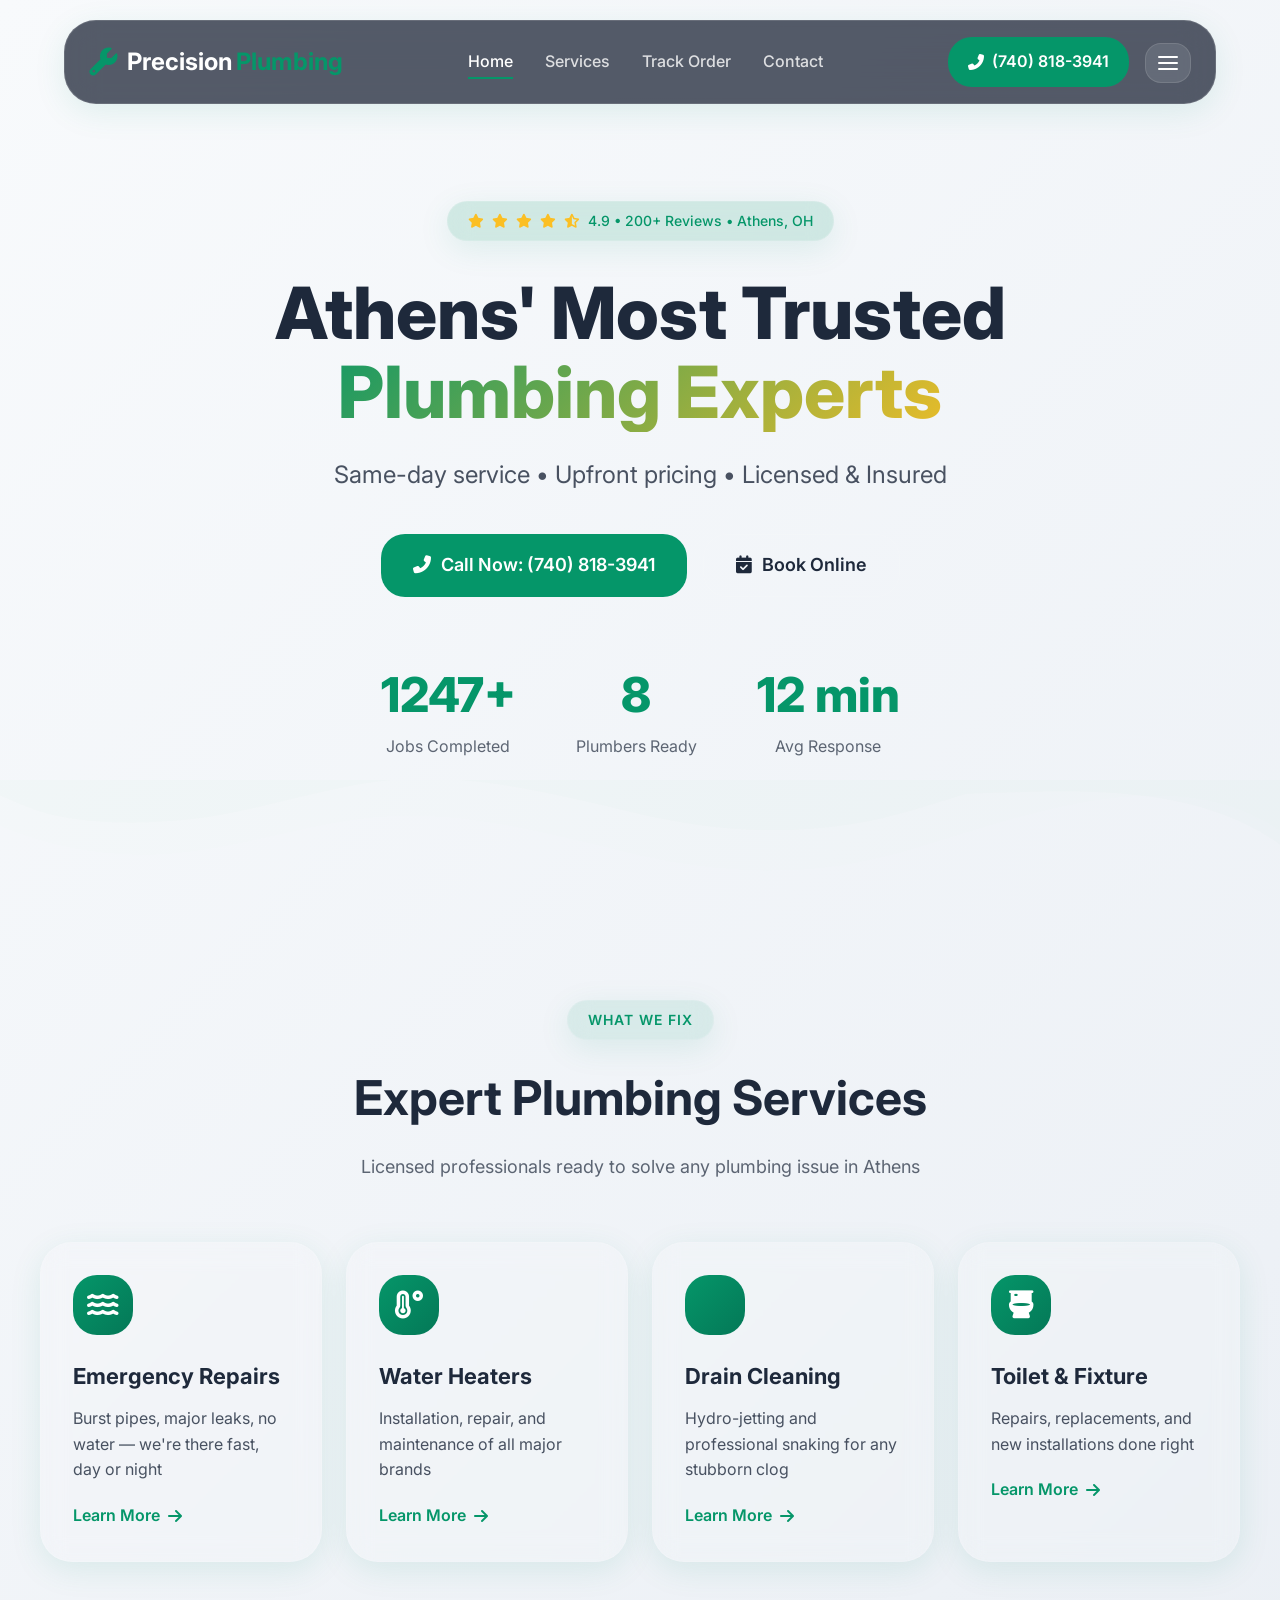
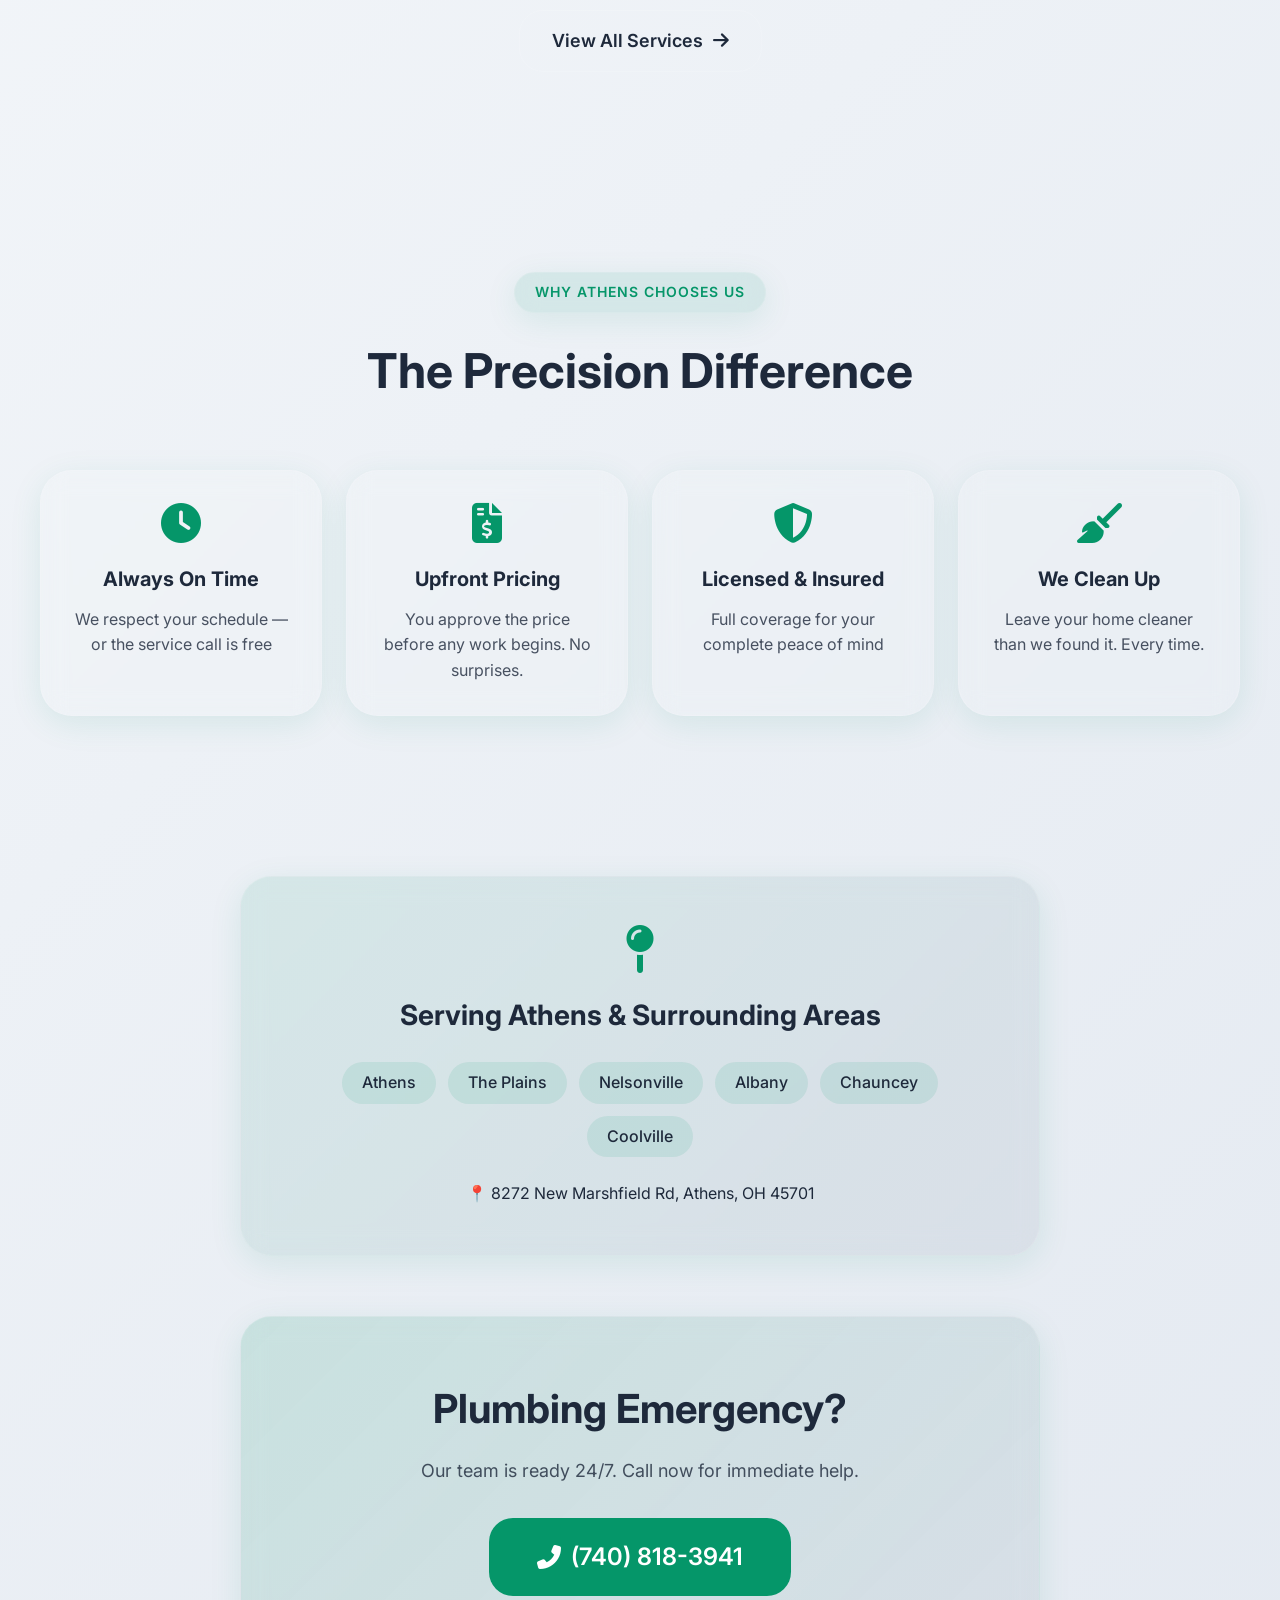
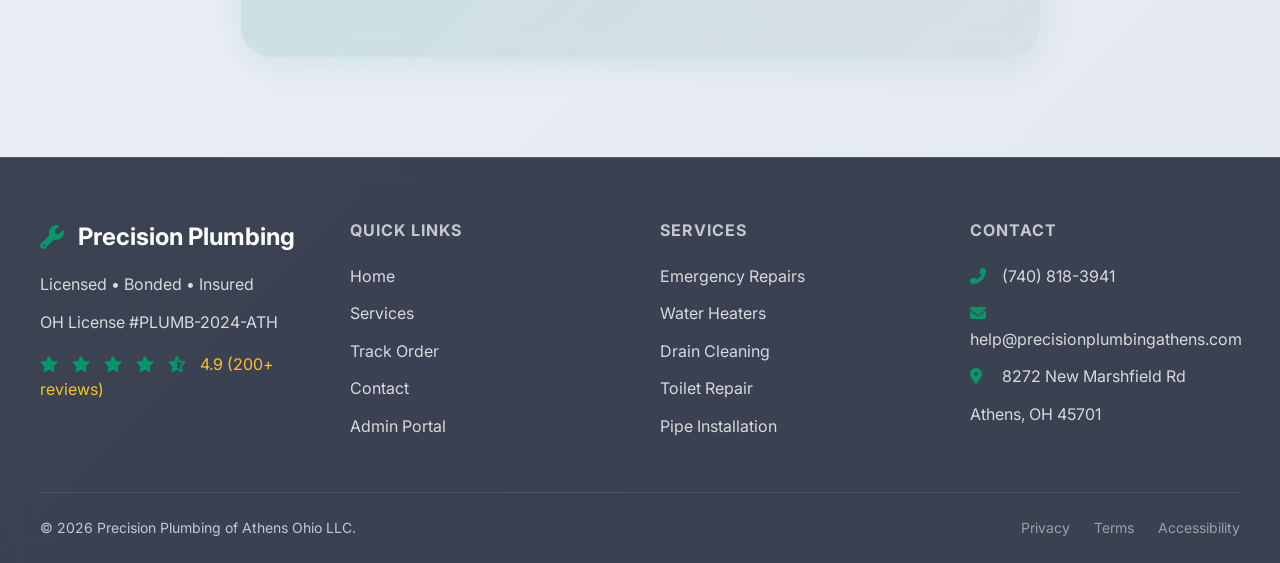
==== commit b8e90a5c: "Update index.html" ====
--- a/index.html
+++ b/index.html
@@ -310,7 +310,7 @@
         </div>
         
         <div class="footer-bottom">
-            <p>&copy; 2024 Precision Plumbing of Athens Ohio LLC. All rights reserved.</p>
+            <p>&copy; 2026 Precision Plumbing of Athens Ohio LLC.</p>
             <div class="footer-links">
                 <a href="#">Privacy</a>
                 <a href="#">Terms</a>
